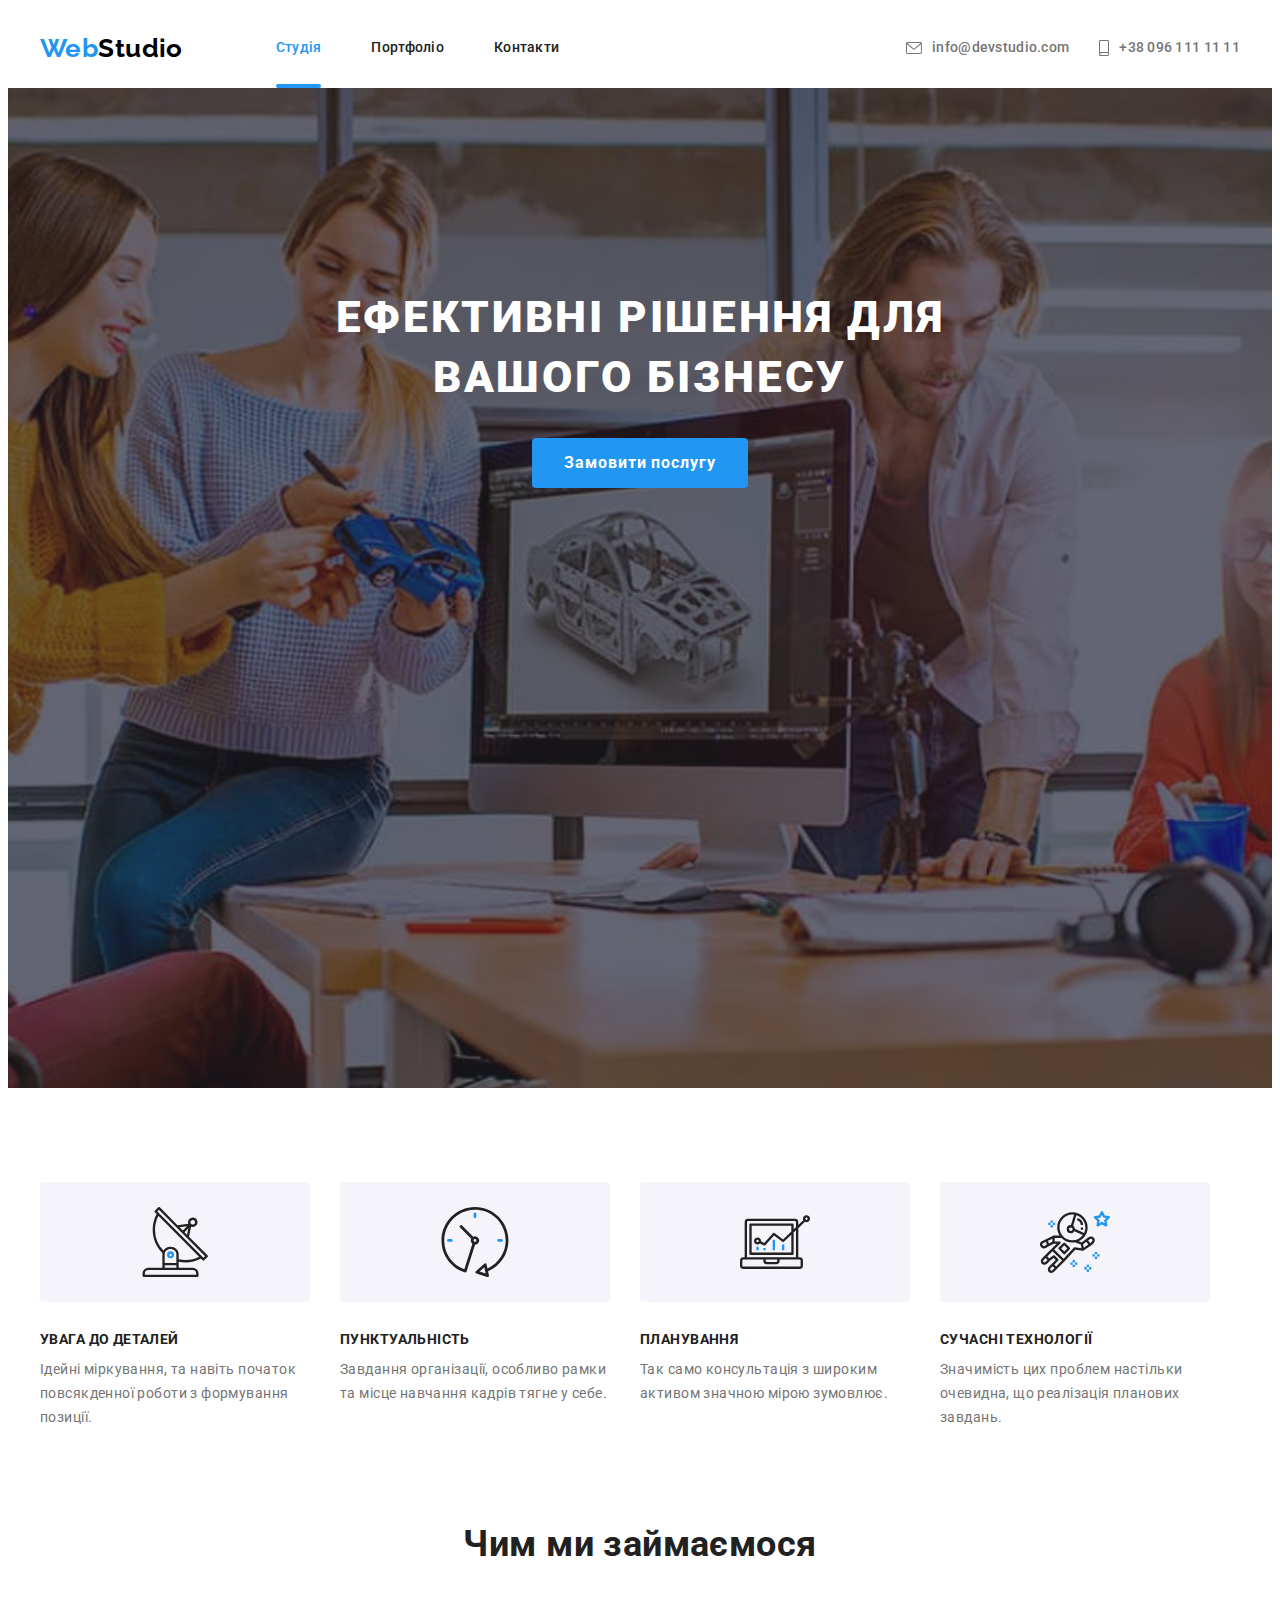
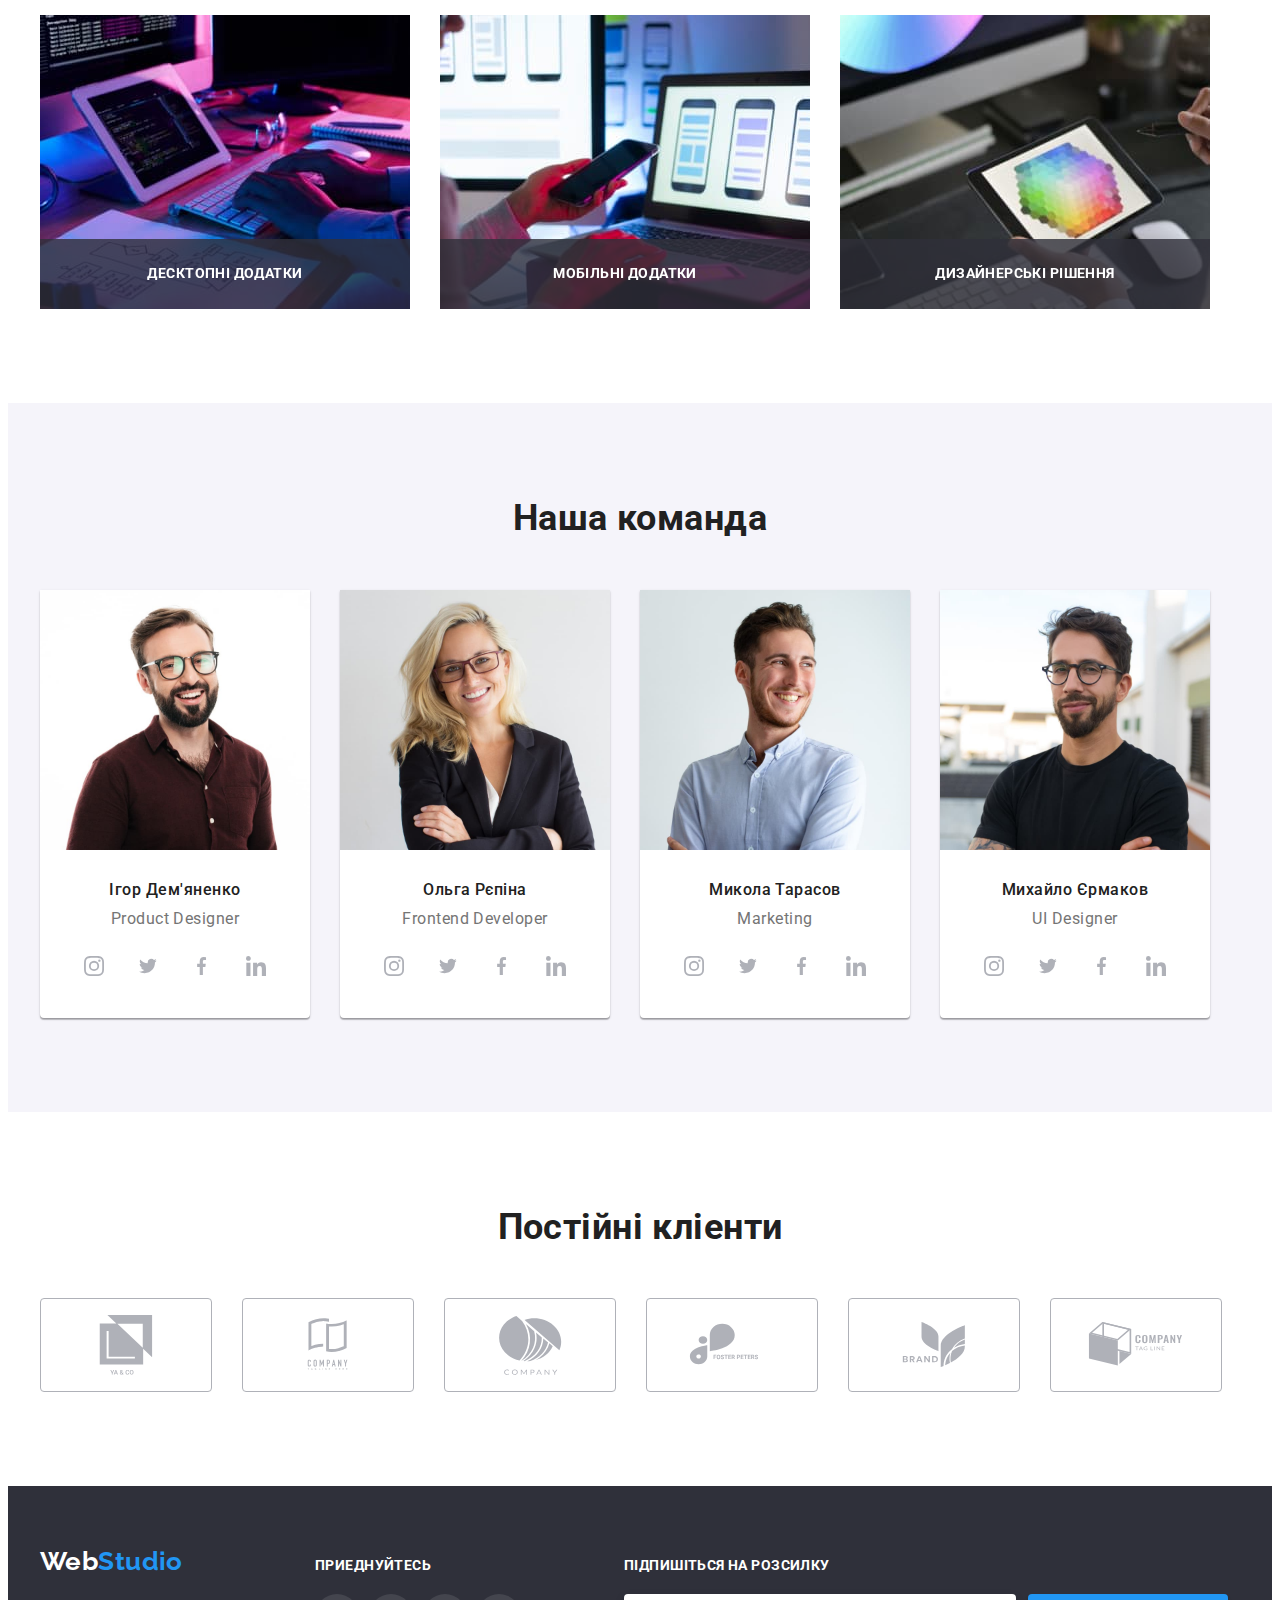
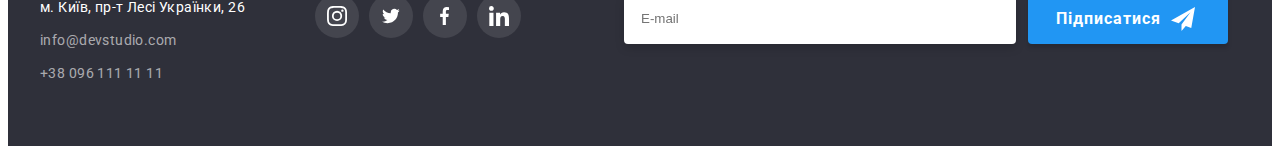
==== index.html @ b739f808 "footer +" ====
<!DOCTYPE html>
<html lang="en">
<head>
  <meta charset="UTF-8">
  <meta http-equiv="X-UA-Compatible" content="IE=edge">
  <meta name="viewport" content="width=device-width, initial-scale=1.0">
  <title>Студія</title>
  <link href="https://fonts.googleapis.com/css2?family=Raleway:wght@700&family=Roboto:wght@400;500;700;900&display=swap"
        rel="stylesheet">
  <link rel="stylesheet" href="https://cdnjs.cloudflare.com/ajax/libs/modern-normalize/1.1.0/modern-normalize.min.css"
      integrity="sha512-wpPYUAdjBVSE4KJnH1VR1HeZfpl1ub8YT/NKx4PuQ5NmX2tKuGu6U/JRp5y+Y8XG2tV+wKQpNHVUX03MfMFn9Q=="
      crossorigin="anonymous" referrerpolicy="no-referrer" />
  <link rel="stylesheet" href="./css/styles.css">
</head>
<body>
  <header class="roof">
    <div class="conteiner main">
     <a href="./index.html" class="roof-logo">Web<span class="roof-multi">Studio</span></a>
     <nav>
      <ul class="roof-nav list">
        <li class="item"><a href="./index.html" class="nav-link current">Студія</a></li>
        <li class="item"><a href="./portfolio.html" class="nav-link">Портфоліо</a></li>
        <li class="item"><a href="./index.html" class="nav-link">Контакти</a></li>
      </ul>
     </nav>
     <ul class="roof-connection list">
       <li class="flash">
        <a href="mailto:info@devstudio.com" class="connection-link"><svg width="16" height="12" class="small">
          <use href="./images/symbol-defs-new.svg#icon-envelope-hover"></use>
        </svg>info@devstudio.com</a>
      </li>
       <li class="flash">
        <a href="tel:+380961111111" class="connection-link"><svg width="10" height="16" class="small">
          <use href="./images/symbol-defs-new.svg#icon-smartphone"></use>
        </svg>+38 096 111 11 11</a>
      </li>
     </ul>
    </div>
  </header>
  <main>
    <section class="hero overlay">
       <h1 class="hero-title">Ефективні рішення для вашого бізнесу</h1>
       <!--Вирішив що ця кнопка не е посиланням , а відкривае модальне вікно на цій же сторінці-->
       <button type="button" class="button" data-modal-open>Замовити послугу</button>
       <div class="backdrop is-hidden" data-modal>
       <div class="modal">
        <button class="closer" data-modal-close>
          <svg xmlns="http://www.w3.org/2000/svg" width="30" height="30" fill="none">
            <circle cx="15" cy="15" r="15" fill="#fff" />
            <circle cx="15" cy="15" r="14.5" stroke="#000" stroke-opacity=".1" />
            <path fill="#000"
              d="M21 10.1079 19.8921 9 15.5 13.3921 11.1079 9 10 10.1079 14.3921 14.5 10 18.8921 11.1079 20 15.5 15.6079 19.8921 20 21 18.8921 16.6079 14.5 21 10.1079Z" />
          </svg>
      </button>
       </div>
       </div>
    </section>
    <section class="sechion benefits ">
      <div class="conteiner">
      <!--дав назву цій секціі , потім її сховаю -->
      <h2 class="visually-hidden">Наші переваги</h2>
      <ul class="advantage list">
        <li class="balance">
          <div class="icon-help">
           <svg width="70px" height="70px">
            <use href="./images/symbol-defs-new.svg#icon-Group"></use>
           </svg>
          </div>
          <h3 class="sechion-title">УВАГА ДО ДЕТАЛЕЙ</h3>
          <p class="idea list">
            Ідейні міркування, та навіть початок повсякденної роботи з формування позиції.
          </p>
        </li>
        <li class="balance">
          <div class="icon-help">
            <svg width="70px" height="70px">
              <use href="./images/symbol-defs-new.svg#icon-clock"></use>
            </svg>
          </div>
          <h3 class="sechion-title">ПУНКТУАЛЬНІСТЬ</h3>
          <p class=" idea list">
            Завдання організації, особливо рамки та місце навчання кадрів тягне у себе.
          </p>
        </li>
        <li class="balance">
          <div class="icon-help">
            <svg width="70px" height="70px">
              <use href="./images/symbol-defs-new.svg#icon-diagram"></use>
            </svg>
          </div>
          <h3 class="sechion-title">ПЛАНУВАННЯ</h3>
          <p class="idea list">
            Так само консультація з широким активом значною мірою зумовлює.
          </p>
        </li>
        <li class="balance">
          <div class="icon-help">
            <svg width="70px" height="70px">
              <use href="./images/symbol-defs-new.svg#icon-astronaut"></use>
            </svg>
          </div>
          <h3 class="sechion-title">СУЧАСНІ ТЕХНОЛОГІЇ</h3>
          <p class=" idea list">
            Значимість цих проблем настільки очевидна, що реалізація планових завдань.
          </p>
        </li>
      </ul>
      </div>
    </section>
    <section class="sechion activity">
      <div class="conteiner">
      <h2 class="sechion-title development">Чим ми займаємося</h2>
       <ul class="gadget list">
           <li class="home">
            <img src="./images/comp.jpg" alt="computer on the table" width="370">
            <p class="newtext">Десктопні додатки</p>
          </li>
          <li  class="home">
            <img src="./images/comp2.jpg" alt="notebook" width="370">
            <p class="newtext">Мобільні додатки</p>
          </li>
          <li class="home">
            <img src="./images/comp3.jpg" alt="tablet" width="370">
            <p class="newtext">Дизайнерські рішення</p>
          </li>
       </ul>
      </div>
    </section>
    <section class="sechion team">
      <div class="conteiner">
      <h2 class="sechion-title development ">Наша команда</h2>
      <ul class="group list">
        <li class="friend">
          <img src="./images/igor.jpg" alt="Igor Demjanenko Product Designer" width="270" height="260">
          <div class="name">
           <h3 class="sechion-title">Ігор Дем'яненко</h3>
           <p class="speciality">Product Designer</p>
           <ul class="net list">
              <li class="freedom">
                <a href="" class="social-net">
                 <svg class="icon-net" width="20px" height="20px">
                   <use href="./images/symbol-defs-new.svg#icon-instagram"></use>
                 </svg>
                </a>
              </li>
              <li class="freedom">
                <a href=""class="social-net" >
                <svg class="icon-net" width="20px" height="16px">
                  <use href="./images/symbol-defs-new.svg#icon-Vector-2"></use>
                </svg>
                </a>
              </li>
              <li class="freedom">
                <a href="" class="social-net">
                <svg class="icon-net" width="10px" height="20px">
                  <use href="./images/symbol-defs-new.svg#icon-Vector-1"></use>
                </svg>
                </a>
              </li>
              <li class="freedom">
                <a href="" class="social-net">
                <svg  class="icon-net" width="20px" height="20px">
                  <use href="./images/symbol-defs-new.svg#icon-linkedin"></use>
                </svg>
                </a>
             </li>
            </ul>
          </div>
        </li>
        <li class="friend">
          <img src="./images/olga.jpg" alt="Olga Repina Frontend Developer" width="270" height="260">
          <div class="name">
           <h3 class="sechion-title">Ольга Рєпіна</h3>
           <p class="speciality">Frontend Developer</p>
          <ul class="net list">
            <li class="freedom">
              <a href="" class="social-net">
                <svg class="icon-net" width="20px" height="20px">
                  <use href="./images/symbol-defs-new.svg#icon-instagram"></use>
                </svg>
              </a>
            </li>
            <li class="freedom">
              <a href="" class="social-net">
                <svg class="icon-net" width="20px" height="16px">
                  <use href="./images/symbol-defs-new.svg#icon-Vector-2"></use>
                </svg>
              </a>
            </li>
            <li class="freedom">
              <a href="" class="social-net">
                <svg class="icon-net" width="10px" height="20px">
                  <use href="./images/symbol-defs-new.svg#icon-Vector-1"></use>
                </svg>
              </a>
            </li>
            <li class="freedom">
              <a href="" class="social-net">
                <svg class="icon-net" width="20px" height="20px">
                  <use href="./images/symbol-defs-new.svg#icon-linkedin"></use>
                </svg>
              </a>
            </li>
          </ul>
          </div>
        </li>
        <li class="friend">
          <img src="./images/mikola.jpg" alt="Mikola Tarasov Marketing" width="270" height="260">
          <div class="name">
           <h3 class="sechion-title">Микола Тарасов</h3>
           <p class="speciality">Marketing</p>
          <ul class="net list">
            <li class="freedom">
              <a href="" class="social-net">
                <svg class="icon-net" width="20px" height="20px">
                  <use href="./images/symbol-defs-new.svg#icon-instagram"></use>
                </svg>
              </a>
            </li>
            <li class="freedom">
              <a href="" class="social-net">
                <svg class="icon-net" width="20px" height="16px">
                  <use href="./images/symbol-defs-new.svg#icon-Vector-2"></use>
                </svg>
              </a>
            </li>
            <li class="freedom">
              <a href="" class="social-net">
                <svg class="icon-net" width="10px" height="20px">
                  <use href="./images/symbol-defs-new.svg#icon-Vector-1"></use>
                </svg>
              </a>
            </li>
            <li class="freedom">
              <a href="" class="social-net">
                <svg class="icon-net" width="20px" height="20px">
                  <use href="./images/symbol-defs-new.svg#icon-linkedin"></use>
                </svg>
              </a>
            </li>
          </ul>
          </div>
        </li>
        <li class="friend">
           <img src="./images/mihailo.jpg" alt="Mihailo Ermakov UI Designer" width="270" height="260">
          <div class="name">
           <h3 class="sechion-title">Михайло Єрмаков</h3>
           <p class="speciality">UI Designer</p>
          <ul class="net list">
            <li class="freedom">
              <a href="" class="social-net">
                <svg class="icon-net" width="20px" height="20px">
                  <use href="./images/symbol-defs-new.svg#icon-instagram"></use>
                </svg>
              </a>
            </li>
            <li class="freedom">
              <a href="" class="social-net">
                <svg class="icon-net" width="20px" height="16px">
                  <use href="./images/symbol-defs-new.svg#icon-Vector-2"></use>
                </svg>
              </a>
            </li>
            <li class="freedom">
              <a href="" class="social-net">
                <svg class="icon-net" width="10px" height="20px">
                  <use href="./images/symbol-defs-new.svg#icon-Vector-1"></use>
                </svg>
              </a>
            </li>
            <li class="freedom">
              <a href="" class="social-net">
                <svg class="icon-net" width="20px" height="20px">
                  <use href="./images/symbol-defs-new.svg#icon-linkedin"></use>
                </svg>
              </a>
            </li>
          </ul>
          </div>
        </li>
      </ul>
      </div>
    </section>
    <section class="sechion fichion">
      <div class="conteiner">
        <h2 class="sechion-title development">Постійні кліенти</h2>
        <ul class="clients list">
          <li>
            <a href="" class="hope">
             <svg width="106" height="60" class="logo">
               <use href="./images/symbol-defs-new.svg#icon-Union-2"></use>
             </svg>
            </a> 
          </li>
          <li >
            <a href="" class="hope">
              <svg width="106" height="60" class="logo">
                <use href="./images/symbol-defs-new.svg#icon-Union-1"></use>
              </svg>
            </a>
          </li>
          <li>
            <a href=""class="hope">
              <svg width="106" height="60" class="logo">
                <use href="./images/symbol-defs-new.svg#icon-Object-1"></use>
              </svg>
            </a>
          </li>
          <li>
            <a href=""class="hope">
              <svg width="106" height="60" class="logo">
                <use href="./images/symbol-defs-new.svg#icon-Logo-3"></use>
              </svg>
            </a>
          </li>
          <li>
            <a href=""class="hope">
              <svg width="106" height="60" class="logo">
                <use href="./images/symbol-defs-new.svg#icon-Logo-1"></use>
              </svg>
            </a>
          </li>
          <li>
            <a href=""class="hope">
              <svg width="106" height="60" class="logo">
                <use href="./images/symbol-defs-new.svg#icon-Logo-2"></use>
              </svg>
            </a>
          </li>
        </ul>
      </div>

    </section>
  </main>
  <footer class="footer">
    <div class="bigfooter conteiner">
    <div class="halffooter">
    <a href="./index.html" class="footer-logo">Web<span class="footer-multi">Studio</span></a>
    <address class="address">
      <ul class="contacts list">
        <li class="contacts-item"><a href="https://goo.gl/maps/RR4ERz3BGo1rFnMU8" class="contacts-addres" target="_blank" rel="noopener norefferer nofoiiow">м. Київ,
            пр-т Лесі Українки, 26</a></li>
        <li class="contacts-item"><a href="mailto:info@devstudio.com" class="contacts-link">info@devstudio.com</a></li>
        <li class="contacts-item"><a href="tel:+380961111111" class="contacts-link">+38 096 111 11 11</a></li>
      </ul>
    </address>
    </div>
    <div>
    <p class="accession">ПРИЕДНУЙТЕСЬ</p>
    <ul class="netlist list">
      <li class="help">
        <a href="" class="combo-net" >
        <svg class="netlisticon" width="20px" height="20px">
          <use href="./images/symbol-defs-new.svg#icon-instagram"></use>
        </svg>
        </a>
      </li>
      <li class="help">
        <a href=""class="combo-net">
        <svg class="netlisticon" width="20px" height="16px">
          <use href="./images/symbol-defs-new.svg#icon-Vector-2"></use>
        </svg>
        </a>
      </li>
      <li class="help">
        <a href=""class="combo-net" >
        <svg class="netlisticon" width="10px" height="20px">
          <use href="./images/symbol-defs-new.svg#icon-Vector-1"></use>
        </svg>
        </a>
      </li>
      <li class="help">
        <a href=""class="combo-net">
        <svg class="netlisticon" width="20px" height="20px"><use href="./images/symbol-defs-new.svg#icon-linkedin"></use></svg>
        </a>
      </li>
    </ul>
    </div>
    <div class="subscription">
    <p class="accession">ПІДПИШІТЬСЯ НА РОЗСИЛКУ</p>
    <form action="" class="signature">
      <input type="email" name="email" placeholder="E-mail" />
      <button type="submit" class="submit">Підписатися
        <svg class="plaine" width="24px" height="24px">
          <use href="./images/symbol-defs.svg#icon-icon-send-2"></use>
        </svg>
      </button>
    </form>
    </div>
    </div>
  </footer>
  <script src="./js/modal.js"></script>
</body>
</html>
---- css/styles.css ----
/* основной цвет текста #757575 */
/* вторичній цвет текста #212121*/
/*  белій #FFFFFF */
/*акцент #2196F3 */
/*цвет ссілок в футере rgba(255, 255, 255, 0.6); */
/* цвет background секции hero и футера #2F303A*/
/* основной цвет background секции #F5F5F5  */
html {
box-sizing: border-box;
}
/* *,
*::before,
*::after {
box-sizing: inherit;
} */

:root {
  --primary-text-color: #757575;
  --title-text-color: #212121;
  --accent-color: #2196F3;
  --white-color: #FFFFFF;
  --black-color: #000;
  --footer-text-color: rgba(255, 255, 255, 0.6);
  --primary-background-color: #F5F5F5;
  --secondary-background-color: #2F303A;
  --thirdly-background-color: #F5F4FA;
  --timing-function: cubic-bezier(0.4, 0, 0.2, 1);
}

body {
  background-color: var(--white-color);
  color: var(--primary-text-color);
  font-family: roboto, sans-serif;
  letter-spacing: 0.03em;
  font-size: 14px;
}
.conteiner {
  width: 1200px;
  padding-left: 15px;
  padding-right: 15px;
  margin: 0 auto;
}
.list {
  list-style: none;
  padding: 0;  
  margin: 0;  
}
h1 , h2 , h3 , h4 , h5 , h6 , p {
  margin: 0;
}
img { 
  display: block;
  max-width: 100%;
  height: auto;
} 
button {
  display: block;
  cursor: pointer;
  border: none;
  border-radius: 4px;
}
.main {
  display: flex;
  align-items: center;
}
/* стилизация логотипа */
.roof-nav ,
.roof-connection {
  display: flex;
  align-items: center;

}
.roof-nav .item:not(:last-child) ,
.roof-connection .item:not(:last-child) {
  margin-right: 50px;
}
.roof-connection {
  margin-left: auto;
  gap: 30px;
}
.flash {
  display: flex; 
}
.small {
  fill: currentColor ;
  margin-right: 10px;
  transition: fill 250ms var(--timing-function);
}
.small:hover {
fill: var(--accent-color);
}
.roof-logo {
  color: var(--accent-color);
  text-decoration: none;
  font-family: Raleway, sans-serif;
  font-weight: 700;
  font-size: 26px;
  line-height: 1. 19;
  margin-right: 93px;
}

.roof-multi {
  color: var(--black-color);
}

/* стилизация nav */
.nav-link {
  color: var(--title-text-color);
}
.connection-link {
color: var(--primary-text-color);
}
.nav-link , .connection-link {
  text-decoration: none;
  font-weight: 500;
  font-size: 14px;
  line-height: 1.14;
  letter-spacing: 0.02em;
  display: flex;
  align-items: center;
  padding-top: 32px;
  padding-bottom: 32px; 
  transition: color 250ms var(--timing-function);
}

.nav-link:hover,
.nav-link:focus, 
.connection-link:hover,
.connection-link:focus
{
  color: var(--accent-color);
}
.current {
  color: var(--accent-color);
  position: relative;
}
.current::after {
  content: '';
  width: 100%;
  height: 4px;
  display: block;
  position: absolute;
  bottom: 0;
  left: 0;
  border-radius: 2px;
  background-color: var(--accent-color);
}
/*стилизация заглавий вторичнім цветом текста */
.sechion-title {
  color: var(--title-text-color);
}

/* стилизація секции hero */
.hero {
  background: var(--secondary-background-color);
  text-align: center;
  padding: 200px 0;
}

.hero-title {
  color: var(--white-color);
  font-weight: 900;
  font-size: 44px;
  line-height: 1.36;
  text-align: center;
  letter-spacing: 0.06em ;
  text-transform : uppercase ;
  margin: 0 auto 30px auto ; 
  width: 696px;
}

.button {
  color: var(--white-color);
  background-color: var(--accent-color);
  font-family: inherit;
  font-weight: 700;
  font-size: 16px;
  line-height: 1.9;
  text-align: center;
  letter-spacing: 0.06em;
  padding: 10px 32px ;
  min-width: 216px ;
  margin-left: auto;
  margin-right: auto;
  }
.overlay {
  max-width: 1600px;
  height: 600px;
  margin-left: auto;
  margin-right: auto;
  background-image: linear-gradient( 
    to right ,
    rgba(47, 48, 58, 0.4) ,
    rgba(47, 48, 58, 0.4) ) ,
   url(../images/baner.jpg);
  background-repeat: no-repeat;
  background-size: cover;
  background-position: center;
}
.backdrop {
  position: fixed;
  top: 0;
  left: 0;
  width: 100%;
  height: 100%;
  background-color: rgba(0, 0, 0, 0.2);
  opacity: 1;
  transition: opacity 250ms var(--timing-function);
}
.backdrop.is-hidden {
  opacity: 0;
  pointer-events: none;
}
.backdrop.is-hidden .modal {
  transform: translate(-50%,-50%) scale(0.9);
}
.modal {
  width: 528px;
  height: 581px;
  position: absolute;
  transform: translate(-50%,-50%) scale(1) ;
  top: 50%;
  left: 50%;
  transition: transform 250ms var(--timing-function);
  box-shadow: 0px 1px 3px rgba(0, 0, 0, 0.12), 0px 1px 1px rgba(0, 0, 0, 0.14), 0px 2px 1px rgba(0, 0, 0, 0.2);
  border-radius: 4px;
  background-color: #FFFFFF;
}
.closer {
  position: absolute;
  top: 8px;
  right: 8px;
}
/* стилизація трьох секцій */
.benefits {
  padding-top: 94px;
  padding-bottom: 94px;
}
.advantage {
  display:flex;
}
.balance {
  width: 270px;
}
.icon-help {
  display: flex;
  align-items: center;
  justify-content: center;
  background-color: var(--thirdly-background-color);
  border-radius: 4px;
  margin-bottom: 30px;
  height: 120px;
}

.balance:not(:last-child) {
  margin-right: 30px;
}
.advantage .sechion-title {
  margin-top: 0 ;
  margin-bottom: 10px ;
  font-weight: 700;
  font-size: 14px;
  line-height: 1.14;
  letter-spacing: 0.03em;
}
.idea{
  line-height: 1.7;
  font-weight: 400;
  letter-spacing: 0.03em;
}
.activity {
  padding-bottom: 94px;
}

.development  {
  margin-top: 0 ;
  margin-bottom: 50px ;
  font-weight: 700;
  font-size: 36px;
  line-height: 1.17;
  text-align: center;
}
.home {
  position: relative;
}

.newtext {
  font-weight: 700;
  line-height: 1.14;
  color: var(--white-color);
  text-transform: uppercase;
  position: absolute;
  width: 100%;
  height: 70px;
  bottom: 0;
  display: flex;
  align-items: center;
  justify-content: center;
  background-color: rgba(47, 48, 58, 0.8);
}
.gadget ,
.group {
 display: flex;
 gap: 30px;
}
 .group .sechion-title {
  font-weight: 500;
  font-size: 16px;
  line-height: 1.19;
  letter-spacing: 0.03em;
  margin-bottom: 10px;
  margin-top: 0;
}
.friend {
  background: #FFFFFF;
  box-shadow: 0px 1px 3px rgba(0, 0, 0, 0.12), 0px 1px 1px rgba(0, 0, 0, 0.14), 0px 2px 1px rgba(0, 0, 0, 0.2);
  border-radius: 0px 0px 4px 4px;
  text-align: center;
}
.name {
  padding-top: 30px;
  padding-bottom: 30px;
}
.speciality {
  margin-top: 0;
  margin-bottom: 16px;
  font-weight: 400;
  font-size: 16px;
  line-height: 1.19;
  letter-spacing: 0.03em;
}
.icon-net {
  fill:currentColor
}
 .team {
  background-color: var(--thirdly-background-color);
  padding-top: 94px ;
  padding-bottom: 94px ;
}
.net {
  display: flex;
  justify-content: center;
}
.social-net {
  display: flex;
  width: 44px;
  height: 44px;
  align-items: center; 
  justify-content: center;
  border-radius: 50%;
  color: #AFB1B8;
  transition: background-color 250ms var(--timing-function) ,
              color 250ms var(--timing-function);
}
.social-net:hover {
  background-color: var(--accent-color);
  color: var(--white-color);
}
.freedom:not(:last-child) {
  margin-right: 10px;
}
 .clients {
  display:flex;
  gap: 30px; 
}
.hope {
  display: flex;
  width: 170px;
  height: 92px;
  align-items: center;
  justify-content: center;
  border: 1px solid currentColor;
  border-radius: 4px;
  color: #AFB1B8;
  transition: color 250ms var(--timing-function) ;
}
.logo {
  fill:currentColor;
  transition: fill 250ms var(--timing-function);
}
.logo:hover {
  fill: var(--accent-color);
}
.hope:hover {
  color: var(--accent-color);
}
.fichion {
  padding-top: 94px;
  padding-bottom: 94px;
}

/* стилизація footer */
.footer {
  background: var(--secondary-background-color);
  padding-top: 60px;
  padding-bottom: 60px;
}

.footer-logo {
  color: var(--white-color);
  text-decoration: none;
  font-family: Raleway, sans-serif;
  font-weight: 700;
  font-size: 26px;
  line-height: 1,19;
}
.footer-multi {
  color: var(--accent-color);
}
.contacts-addres {
  color: var(--white-color);
  text-decoration: none;
  line-height: 1.71 ;
  margin-bottom: 9px;
  transition: color 250ms var(--timing-function);
}

.contacts-link {
  color: var(--footer-text-color);
  text-decoration: none;
  line-height: 1.71;
  transition: color 250ms var(--timing-function);
}

.contacts-addres:hover,
.contacts-addres:focus,
.contacts-link:hover,
.contacts-link:focus {
  color: var(--accent-color);
}
.contacts-item {
  margin-bottom: 9px;
}
.contacts-item:last-child {
  margin-bottom: 0;
}
.address {
  font-style: normal ;
  margin-top: 20px;
}
.netlist {
 display: flex;
 justify-content: flex-start;  
}
.combo-net {
  display: flex;
  width: 44px;
  height: 44px;
  align-items: center;
  justify-content: center;
  background-color:rgba(255, 255, 255, 0.1); 
  border-radius: 50%;
  margin-right: 10px;
  transition: background-color 250ms var(--timing-function);
}
.combo-net:hover ,
.combo-net:focus
 {
  background-color: var(--accent-color)
}

.accession {
  font-weight: 700;
  line-height: 1.14;
  color: var(--white-color);
  margin-bottom: 20px;
}
.bigfooter {
  display: flex;
  align-items: baseline;
}
.halffooter {
  margin-right: 70px;
}
.netlisticon {
  fill: var(--white-color);
}
.submit {  
    font-family: inherit;
    font-weight: 700;
    font-size: 16px;
    line-height: 1.9;
    letter-spacing: 0.06em;
    min-width: 200px;
    cursor: pointer;
    border-radius: 4px;
    padding: 10px 28px;
    margin-left: 12px;
    display: flex;
    align-items: center;
    color: var(--white-color);
    background-color: var(--accent-color);
    box-shadow: 0px 4px 4px rgba(0, 0, 0, 0.15);
}
.plaine {
  margin-left: 10px;
}
.signature {
  display: flex;  
}
.signature input {
  width: 358px;
  border: 1px solid rgba(255, 255, 255, 0.3);
  filter: drop-shadow(0px 4px 4px rgba(0, 0, 0, 0.15));
  border-radius: 4px;
  padding: 15px 16px;
}
.subscription {
  margin-left: 93px;
}
/* стілізація сторінки portofolio */
.top {
  border: 1px solid #ECECEC;
}
.filter {
  padding: 94px 0;
}
.products {
  display: flex;
  justify-content: center;
  margin-bottom: 50px;
}
.part:not(:last-child) {
margin-right: 8px;
}
.new-button {
  color: var(--title-text-color);
  background-color: var(--thirdly-background-color);
  font-family: inherit;
  font-weight: 500;
  font-size: 16px;
  line-height: 1.6;
  text-align: center;
  letter-spacing: 0.03em;
  padding: 6px 22px;
  transition: color 250ms var(--timing-function) ,
              background-color 250ms var(--timing-function),
              box-shadow 250ms var(--timing-function);
  }
.new-button:hover,
.new-button:focus {
  color: var(--white-color);
  background-color: var(--accent-color);
  box-shadow: 
   0px 2px 2px 0px rgba(0, 0, 0, 0.12),
   0px 1px 2px 0px rgba(0, 0, 0, 0.08),
   0px 3px 1px 0px rgba(0, 0, 0, 0.1);
}
.flax {
  display: flex;
  flex-wrap: wrap;
}

.card {
  font-weight: 700;
  font-size: 18px;
  line-height: 2.0;
  letter-spacing: 0.06em;
  margin-bottom: 4px;
  margin-top: 0;
}
.section-text {
  font-size: 16px;
  line-height: 1.9;
  color: var(--primary-text-color);
}
.aim {
  text-decoration: none;
  display: block;
  transition: box-shadow 250ms var(--timing-function);
   }
 .mistral {
  position: relative;
  overflow: hidden;
 }
 .brend {
  position: absolute;
  width: 100%;
  height: 100%;
  top: 0%;
  background-color: rgba(33, 150, 243, 0.9);
  padding: 63px 24px;
  /* opacity: 0; */
  transform: translateY(100%);
  transition: transform 250ms var(--timing-function);
 }  
 .nlow { 
  font-size: 18px;
  line-height: 1.56;
  color: var(--white-color);
 }
 .aim:hover .brend ,
 .aim:focus .brend
 {
  transform: translateY(0);
 }
.aim:hover ,
.aim:focus {
 box-shadow:
  1px 4px 6px 0px rgba(0, 0, 0, 0.16),
  0px 4px 4px 0px rgba(0, 0, 0, 0.06),
  0px 1px 1px 0px rgba(0, 0, 0, 0.12);
}
.combo {
  background: #FFFFFF;
  border: 1px solid #EEEEEE;
  padding: 20px 24px;
}
.direction {
  margin-right: 30px;
  margin-bottom: 30px;
  
}
.direction:nth-child(3n) {
  margin-right: 0;
}
.direction:nth-last-child(-n+3) {
  margin-bottom: 0;
}
.visually-hidden {
  position: absolute;
  width: 1px;
  height: 1px;
  margin: -1px;
  border: 0;
  padding: 0;

  white-space: nowrap;
  clip-path: inset(100%);
  clip: rect(0 0 0 0);
  overflow: hidden;
}
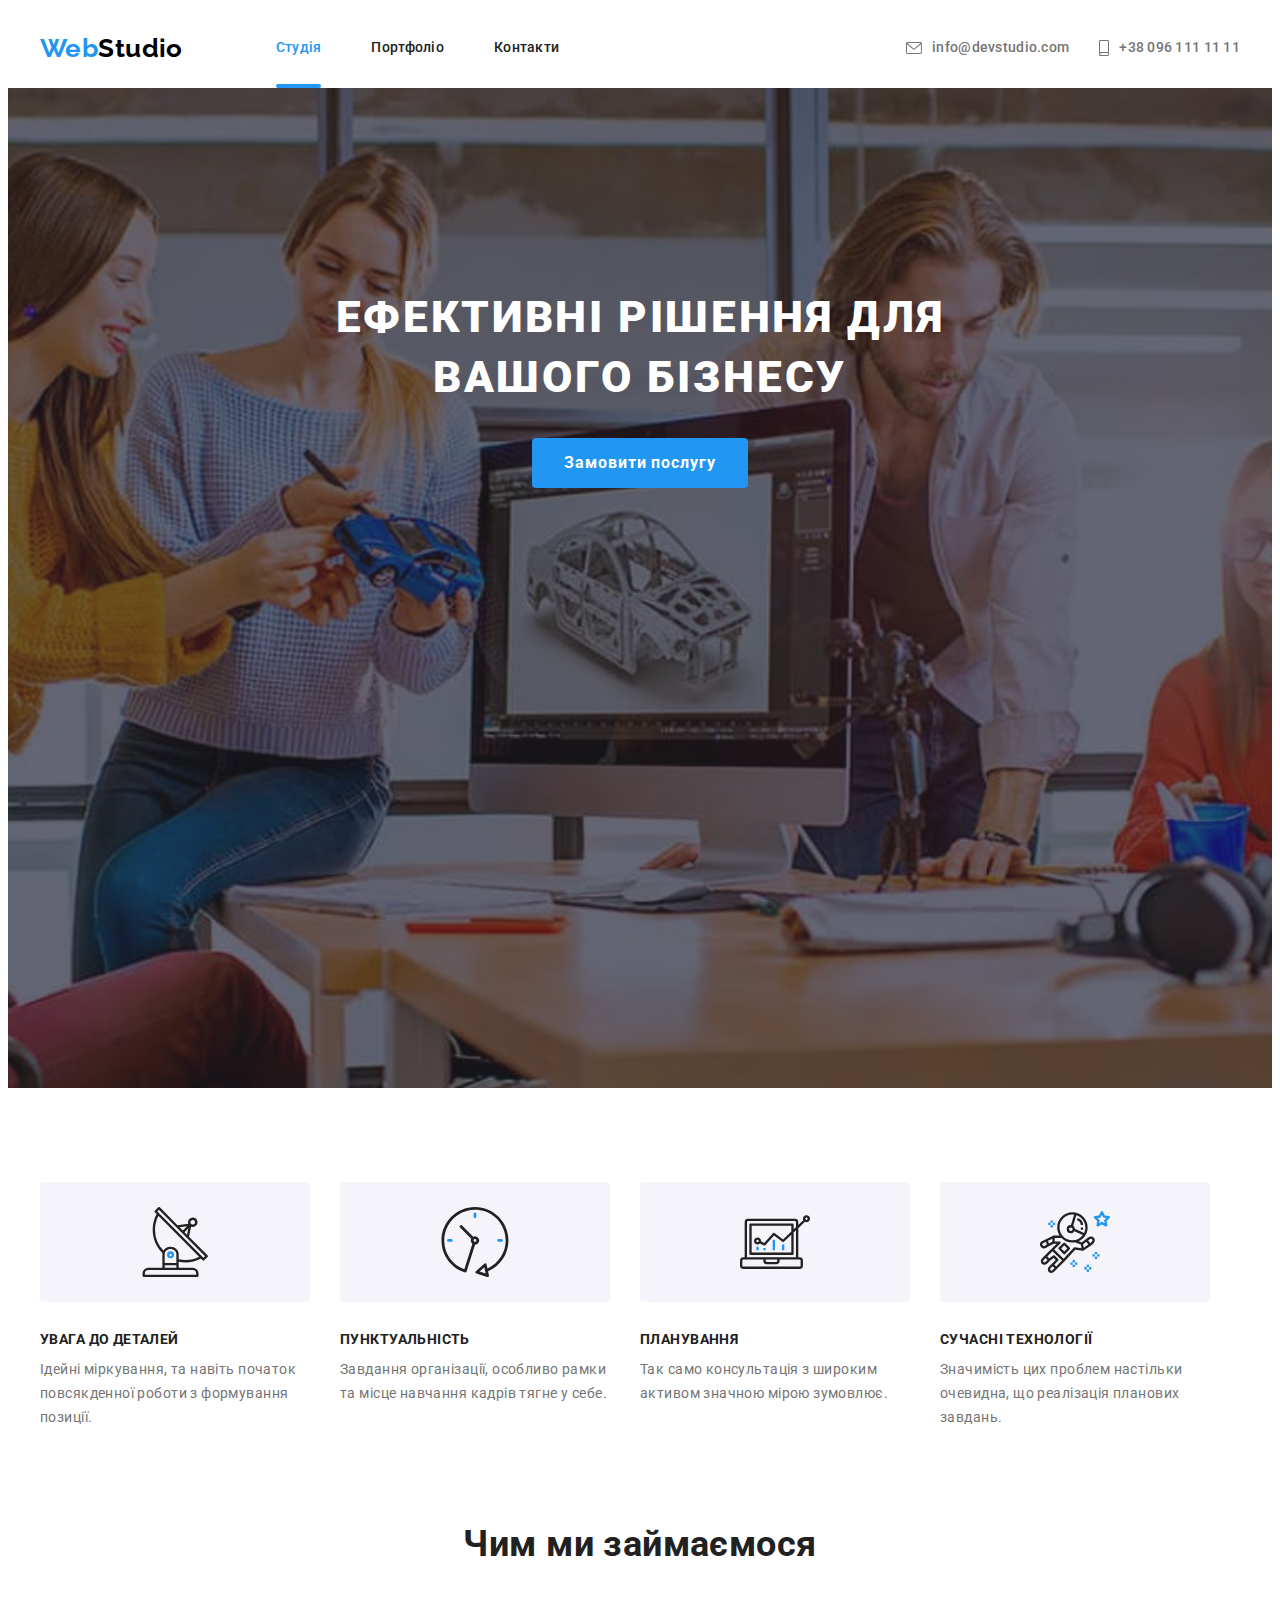
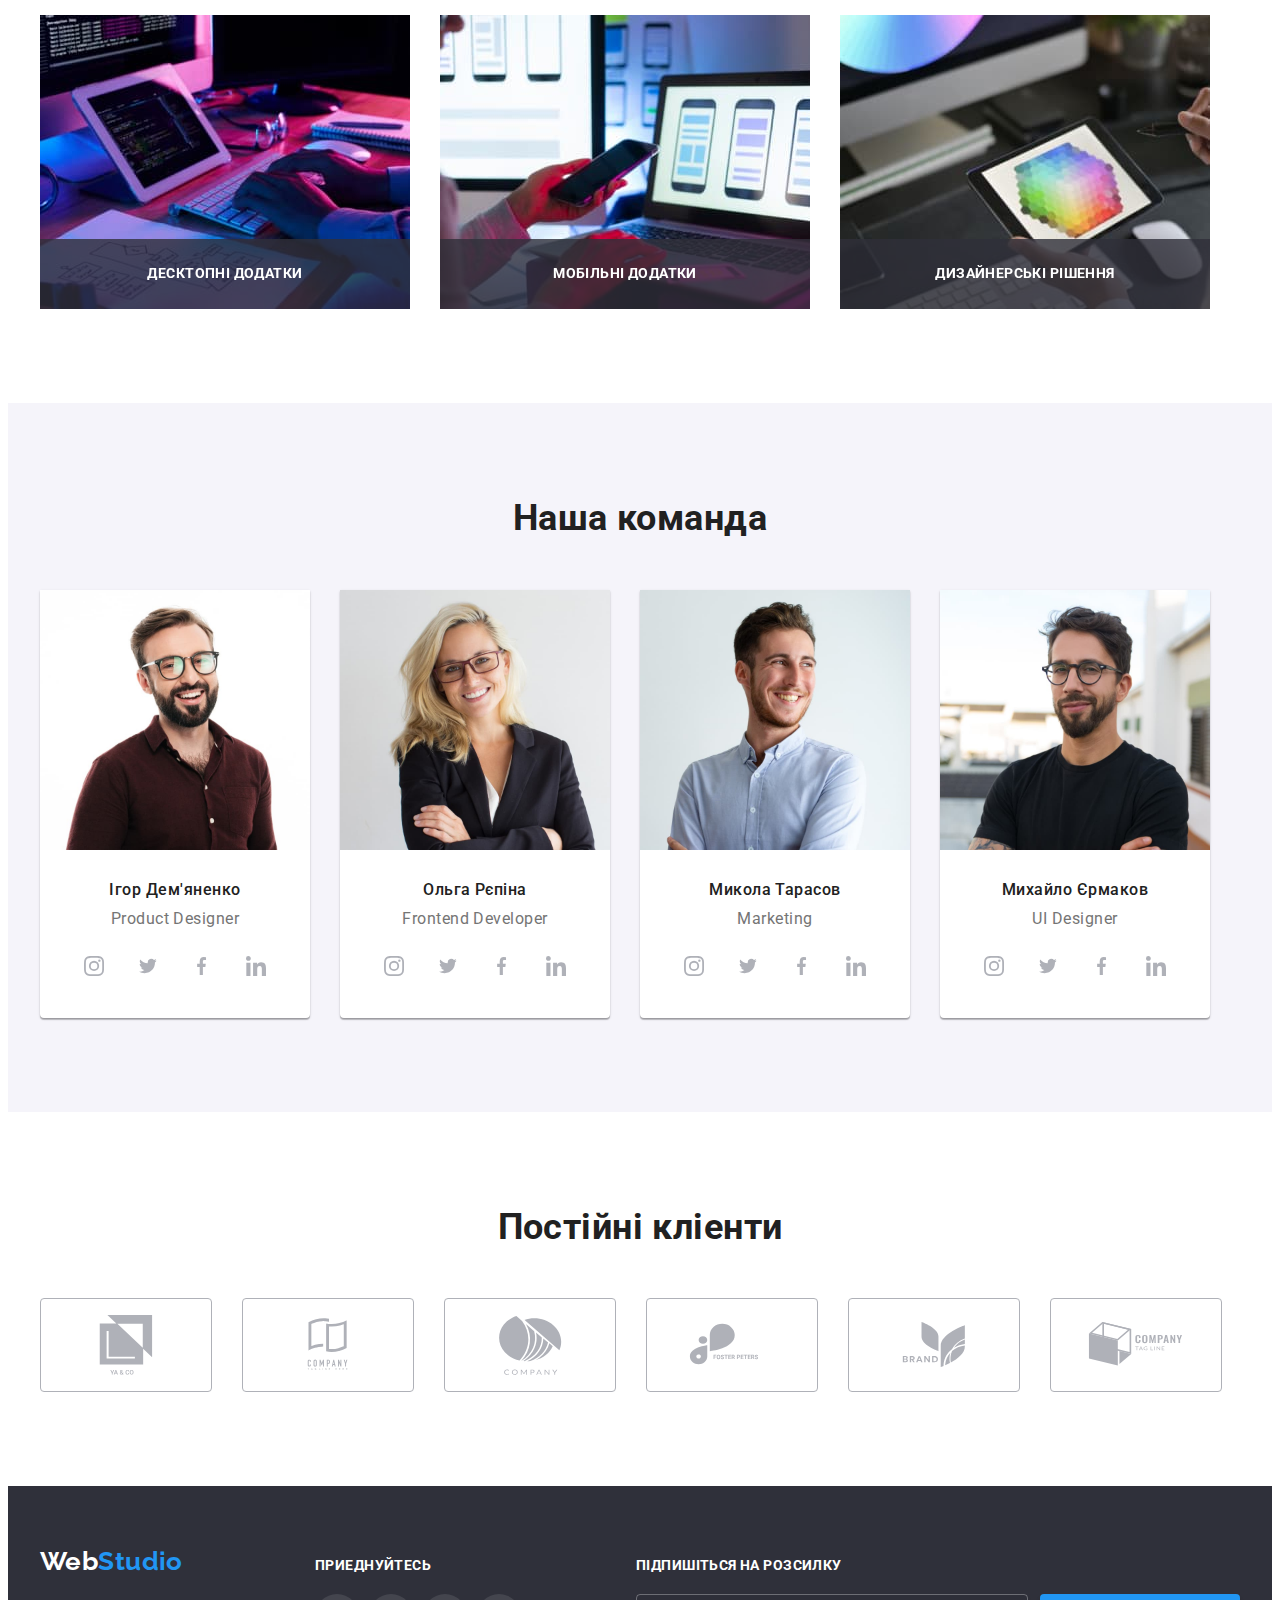
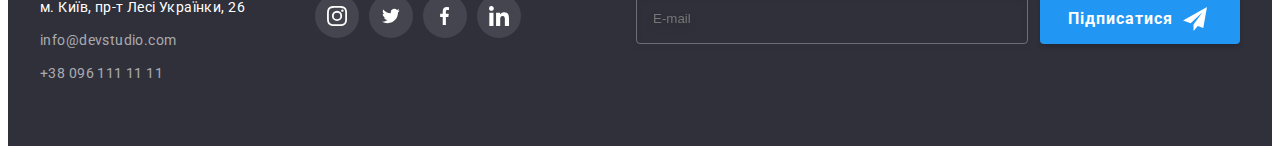
==== commit 886994c9: "go go" ====
--- a/index.html
+++ b/index.html
@@ -45,13 +45,46 @@
        <div class="backdrop is-hidden" data-modal>
        <div class="modal">
         <button class="closer" data-modal-close>
-          <svg xmlns="http://www.w3.org/2000/svg" width="30" height="30" fill="none">
-            <circle cx="15" cy="15" r="15" fill="#fff" />
-            <circle cx="15" cy="15" r="14.5" stroke="#000" stroke-opacity=".1" />
-            <path fill="#000"
-              d="M21 10.1079 19.8921 9 15.5 13.3921 11.1079 9 10 10.1079 14.3921 14.5 10 18.8921 11.1079 20 15.5 15.6079 19.8921 20 21 18.8921 16.6079 14.5 21 10.1079Z" />
+          <svg width="30" height="30">
+            <use href="./images/symbol-defs.svg#icon-close" ></use>
           </svg>
-      </button>
+        </button>
+        <form >
+            <p class="data">Залиште свої дані, ми вам передзвонимо</p>
+            <div class="form">
+              <label for="name" class="table">Ім'я</label>
+              <input type="text" name="name"  id="name" class="form-frame">
+              <svg width="18px" height="18px" class="mini">
+               <use href="./images/symbol-defs.svg#icon-person"></use>
+              </svg>
+            </div>
+            <div class="form" >
+              <label for="tel" class="table" >Телефон</label>
+              <input type="tel" name="tel" id="tel"  class="form-frame" >
+              <svg width="18px" height="18px" class="mini">
+                <use href="./images/symbol-defs.svg#icon-phone-black"></use>
+              </svg>
+            </div>
+            <div class="form" >
+              <label for="email" class="table" >Пошта</label>
+              <input type="email" name="mail" id="email" class="form-frame" >
+              <svg width="18px" height="18px" class="mini">
+                <use href="./images/symbol-defs.svg#icon-email-black"></use>
+              </svg>
+            </div>
+            <div class="form" class="face">
+              <label for="comment">Коментар</label>
+              <textarea name="comment" class="form-bigframe" id="comment"  cols="30" rows="7" placeholder="Введіть текст"></textarea>
+            </div>
+            <div class="policy">
+              <input type="checkbox" name="policy" id="policy" class="chec">
+              <span class="jackdaw"></span>
+              <label for="policy">Погоджуюся з розсилкою та приймаю <a href="" class="treaty">Умови договору</a></label>
+            </div>
+            <button type="submit" class="submit post" >Відправити</button>
+
+          </form>
+      
        </div>
        </div>
     </section>
@@ -380,7 +413,7 @@
     <p class="accession">ПІДПИШІТЬСЯ НА РОЗСИЛКУ</p>
     <form action="" class="signature">
       <input type="email" name="email" placeholder="E-mail" />
-      <button type="submit" class="submit">Підписатися
+      <button type="submit" class="submit plus">Підписатися
         <svg class="plaine" width="24px" height="24px">
           <use href="./images/symbol-defs.svg#icon-icon-send-2"></use>
         </svg>
--- a/css/styles.css
+++ b/css/styles.css
@@ -225,11 +225,111 @@
   box-shadow: 0px 1px 3px rgba(0, 0, 0, 0.12), 0px 1px 1px rgba(0, 0, 0, 0.14), 0px 2px 1px rgba(0, 0, 0, 0.2);
   border-radius: 4px;
   background-color: #FFFFFF;
+  padding: 40px;
 }
 .closer {
   position: absolute;
   top: 8px;
   right: 8px;
+}
+
+.data {
+  font-weight: 700;
+  font-size: 20px;
+  line-height: 1.15;
+  color: var(--title-text-color);
+  margin-bottom: 12px;
+}
+.form {
+  display: flex;
+  flex-direction: column;
+  margin-bottom: 10px;
+  align-items: flex-start;
+  position: relative;
+}
+.form:last-child {
+  margin-bottom: 0;
+}
+.form-frame {
+  width: 100%;
+  height: 40px;
+  border: 1px solid rgba(33, 33, 33, 0.2);
+  border-radius: 4px;
+  padding: 12px 42px;
+  outline: transparent;
+  transition: border 250ms var(--timing-function);
+}
+.form-frame:focus ,
+.form-bigframe:focus
+ {
+  border: 1px solid var(--accent-color) 
+}
+.form-frame:focus + .mini {
+fill: var(--accent-color);
+}
+.form-bigframe {
+  width: 448px;
+  padding: 12px 16px;
+  border: 1px solid rgba(33, 33, 33, 0.2);
+  border-radius: 4pxa;
+  outline: transparent;
+  resize: none;
+  transition: border 250ms var(--timing-function);
+}
+.form label {
+  margin-bottom: 4px;
+}
+.policy {
+  display: flex ;
+  align-items: center;
+  margin-top: 20px;
+  margin-bottom: 30px;
+}
+.jackdaw {
+  display: inline-block;
+  width: 16px;
+  height: 15px;
+  border: 2px solid rgba(33, 33, 33, 1);
+  border-radius: 4px;
+  margin-right: 7px;
+  margin-left: 12px;
+}
+.chec:checked  + .jackdaw {
+  border-color: var(--accent-color);
+  background-color: var(--accent-color);
+  background-image: url('../images/iconsuper.svg');
+  background-size: contain;
+  background-origin: border-box;
+}
+.chec {
+  margin-right: 8px;
+  appearance: none;
+}
+.post {
+  justify-content: center;
+  margin-left: auto;
+  margin-right: auto;
+}
+.treaty {
+  color: var(--accent-color);
+}
+.mini {
+  position: absolute;
+  top: 50%;
+  left: 12px;
+  transition: fill 250ms var(--timing-function);
+  /* transform: translateY(50%); */
+}
+.table {
+  font-size: 12px;
+  line-height: 1.16;
+  letter-spacing: 0.01em;
+}
+.face {
+ont-size: 12px;
+line-height: 1.16;
+letter-spacing: 0.01em;
+color: rgba(117, 117, 117, 0.5);
 }
 /* стилизація трьох секцій */
 .benefits {
@@ -485,12 +585,15 @@
     cursor: pointer;
     border-radius: 4px;
     padding: 10px 28px;
-    margin-left: 12px;
+    /* margin-left: 12px; */
     display: flex;
     align-items: center;
     color: var(--white-color);
     background-color: var(--accent-color);
     box-shadow: 0px 4px 4px rgba(0, 0, 0, 0.15);
+}
+.plus {
+margin-left: 12px;
 }
 .plaine {
   margin-left: 10px;
@@ -504,9 +607,10 @@
   filter: drop-shadow(0px 4px 4px rgba(0, 0, 0, 0.15));
   border-radius: 4px;
   padding: 15px 16px;
+  background-color: transparent;
 }
 .subscription {
-  margin-left: 93px;
+  margin-left: auto;
 }
 /* стілізація сторінки portofolio */
 .top {
